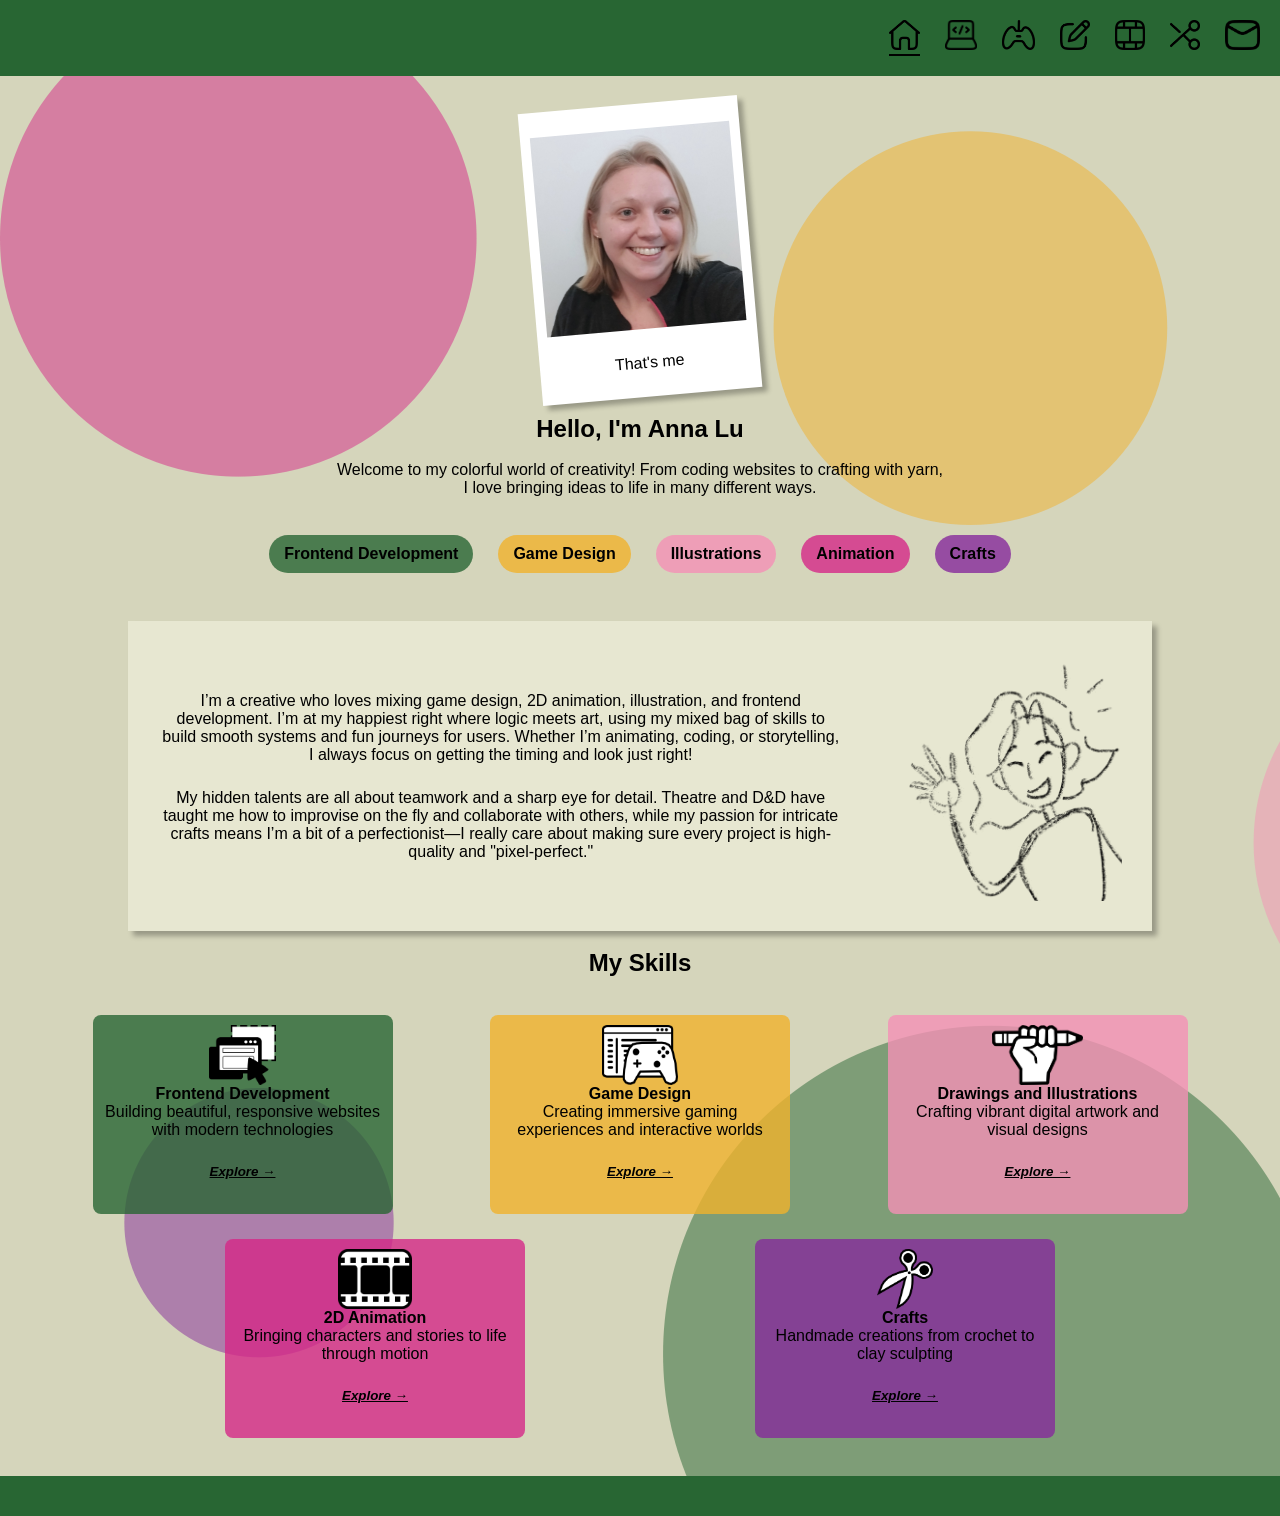
==== index.html @ 5eb819e3 "improving img links for github pages" ====
<!DOCTYPE html>
<html lang="en">
<head>
    <meta charset="UTF-8">
    <meta name="viewport" content="width=device-width, initial-scale=1.0">
    <title>Portfolio - Home</title>
    <link rel="stylesheet" href="style.css">
</head>
<body>
    <header>
        <ul id="icons">
            <li class="current"><img src="/images/icons/home.png" alt="home" title="home" height="30px" ></li>
            <li><a href="./frontend.html"><img src="/images/icons/computer.png" alt="frontend" title="frontend" height="30px" ></a></li>
            <li><a href="./game.html"><img src="/images/icons/game.png" alt="games" title="game design" height="30px"></a></li>
            <li><a href="./art.html"><img src="/images/icons/draw.png" alt="art" title="art" height="30px"></a></li>
            <li><a href="./animation.html"><img src="/images/icons/anim.png" alt="animation" title="animation" height="30px"></a></li>
            <li><a href="./crafts.html"><img src="/images/icons/craft.png" alt="crafts" title="crafts" height="30px"></a></li>
            <li><a href="./contact.html"><img src="/images/icons/contact.png" alt="contact" title="contact" height="30px"></a></li>
        </ul>
    </header>
    <main>
        <br>
        <section  id="profile">
            <img src="./images/IMG_20251028_203916.jpg" alt="" height="200px">
            <p>That's me</p>
        </section>
        <br>
        <h2>Hello, I'm Anna Lu</h2>
        <br>
        <p>Welcome to my colorful world of creativity! From coding websites to crafting with yarn,<br> I love bringing ideas to life in many different ways.</p>
        <br>
        <section>
            <span class="frontend">Frontend Development</span>
            <span class="games">Game Design</span> 
            <span class="art">Illustrations</span>
            <span class="anim">Animation</span>
            <span class="craft">Crafts</span>
        </section>
        <br>
    </main>
    <section id="about">
            <section>
                <p>I’m a creative  who loves mixing game design, 2D animation, illustration, and frontend development. I’m at my happiest right where logic meets art, using my mixed bag of skills to build smooth systems and fun journeys for users. Whether I’m animating, coding, or storytelling, I always focus on getting the timing and look just right!</p>

                <p>My hidden talents are all about teamwork and a sharp eye for detail. Theatre and D&D have taught me how to improvise on the fly and collaborate with others, while my passion for intricate crafts means I’m a bit of a perfectionist—I really care about making sure every project is high-quality and "pixel-perfect."</p>
            </section>
            
            <section><img src="./images/portfolio_hello.png" alt="" height="250px"></section>
            
    </section>
    <br>
    <h2>My Skills</h2>
    <br>
    <section id="skills">
            <article class="frontend">
            <img src="./images/web.png" alt="" height="60px">
            <h4>Frontend Development</h4>
            <p>Building beautiful, responsive websites with modern technologies</p>
            <button class="links" type="button">Explore &#8594;</button>
        </article>

        <article class="games">
            <img src="./images/game.png" alt="" height="60px">
            <h4>Game Design</h4>
            <p>Creating immersive gaming experiences and interactive worlds</p>
            <button class="links" type="button">Explore &#8594;</button>
        </article>

        <article class="art">
            <img src="./images/art.png" alt="" height="60px">
            <h4>Drawings and Illustrations</h4>
            <p>Crafting vibrant digital artwork and visual designs</p>
            <button class="links" type="button">Explore &#8594;</button>
        </article>

        <article class="anim">
            <img src="./images/anim.png" alt="" height="60px">
            <h4>2D Animation</h4>
            <p>Bringing characters and stories to life through motion</p>
            <button class="links" type="button">Explore &#8594;</button>
        </article>

        <article class="craft">
            <img src="./images/craft.png" alt="" height="60px">
            <h4>Crafts</h4>
            <p>Handmade creations from crochet to clay sculpting</p>
            <button class="links" type="button">Explore &#8594;</button>
        </article>
    </section>
        <br>

    <footer>

    </footer>
</body>
</html>
---- style.css ----
*{
    box-sizing: border-box;
    margin: 0;
    padding: 0;
    font-family: sans-serif;
}

header{
    width: 100%;
    padding: 20px;
    background-color: #286633;
    position: sticky;
    top: 0;
    z-index: 10;
}
#icons{
    list-style-type: none;
    display: flex;
    gap: 25px;
    justify-content: end;
    cursor: pointer;
}

li:hover{
    background-color: rgba(255, 255, 0, 0.444);
    border-radius: 8px;
    padding: 1px;
}

.current{
    border-bottom: 2px solid black;
}

#profile{
    transform: rotate(-5deg);
    background-color: white;
    padding: 25px 10px;
    flex-direction: column;
    z-index: 1;
    box-shadow: 5px 5px 5px rgba(0, 0, 0, 0.288);
}

body{
    text-align: center;
    display: flex;
    flex-direction: column;
    justify-content: center;
    align-items: center;
    background-color: #d5d5bb;
    /* background-color: #3a3a37; */
    background-image: url(/images/Background.png);
}

main{
    text-align: center;
    display: flex;
    flex-direction: column;
    justify-content: center;
    align-items: center;
    padding: 10px;
}

span{ 
    padding: 10px 15px;
    border-radius: 20px;
    font-weight: bold;
}

section{
    padding: 20px;
    display: flex;
    flex-wrap: wrap;
    justify-content: space-evenly;
    gap: 25px;
}

#about{
    display: flex;
    flex-wrap: nowrap;
    align-items: center;
    background-color: #e7e7d1;
    box-shadow: 5px 5px 5px rgba(0, 0, 0, 0.288);
    margin: 0 10%;
    padding: 10px;
}

article{
    display: flex;
    padding: 10px;
    flex-direction: column;
    justify-content: center;
    align-items: center;
    flex-wrap: wrap;
    border-radius: 8px;
    width: 300px;
    text-align: center;
}

.projects{
    width: 420px;
    margin: 15px;
    padding: 10px;
    border: 1px solid black;
    background-color: white;
    gap:15px;
}

.projects p{
    /* font-style: italic; */
    font-size: smaller;
}

.projectImg{
    width: 100%;
    object-fit: cover;
    object-position: center;
}

.links{
    color: rgb(0, 0, 1);
    background: none;
    border-style: none;
    text-decoration: underline;
    font-weight: bolder;
    font-style: italic;
    padding: 10px 20px;
    margin: 15px;
    border-radius:8px;
    cursor: pointer;
}

.links:hover{
    background-color: #d5d5bb8b;
}

.frontend{ background-color: #286633ca;}
.games{background-color: #f1b22bca;}
.art{background-color: #f591b6ca;}
.anim{background-color: #D62887ca;}
.craft{background-color: #86299Cca;}

footer{
    background-color: #286633;
    height: 40px;
    width: 100%;
    display: flex;
    justify-self: end;
    align-self: flex-end;
}

.website, .howTo{
    text-decoration: none;
    color: black;
    border: 1px solid black;
    padding: 5px 10px;
    border-radius: 8px;
}

.website:hover, .howTo:hover{
    /* background-color: #17287f7d; */
    border: 3px solid black;
    font-weight: bold;
}


.flex-side{
    width: 100%;
    display: flex;
    gap: 5px;
    justify-content: space-around;
    align-items: center;
}
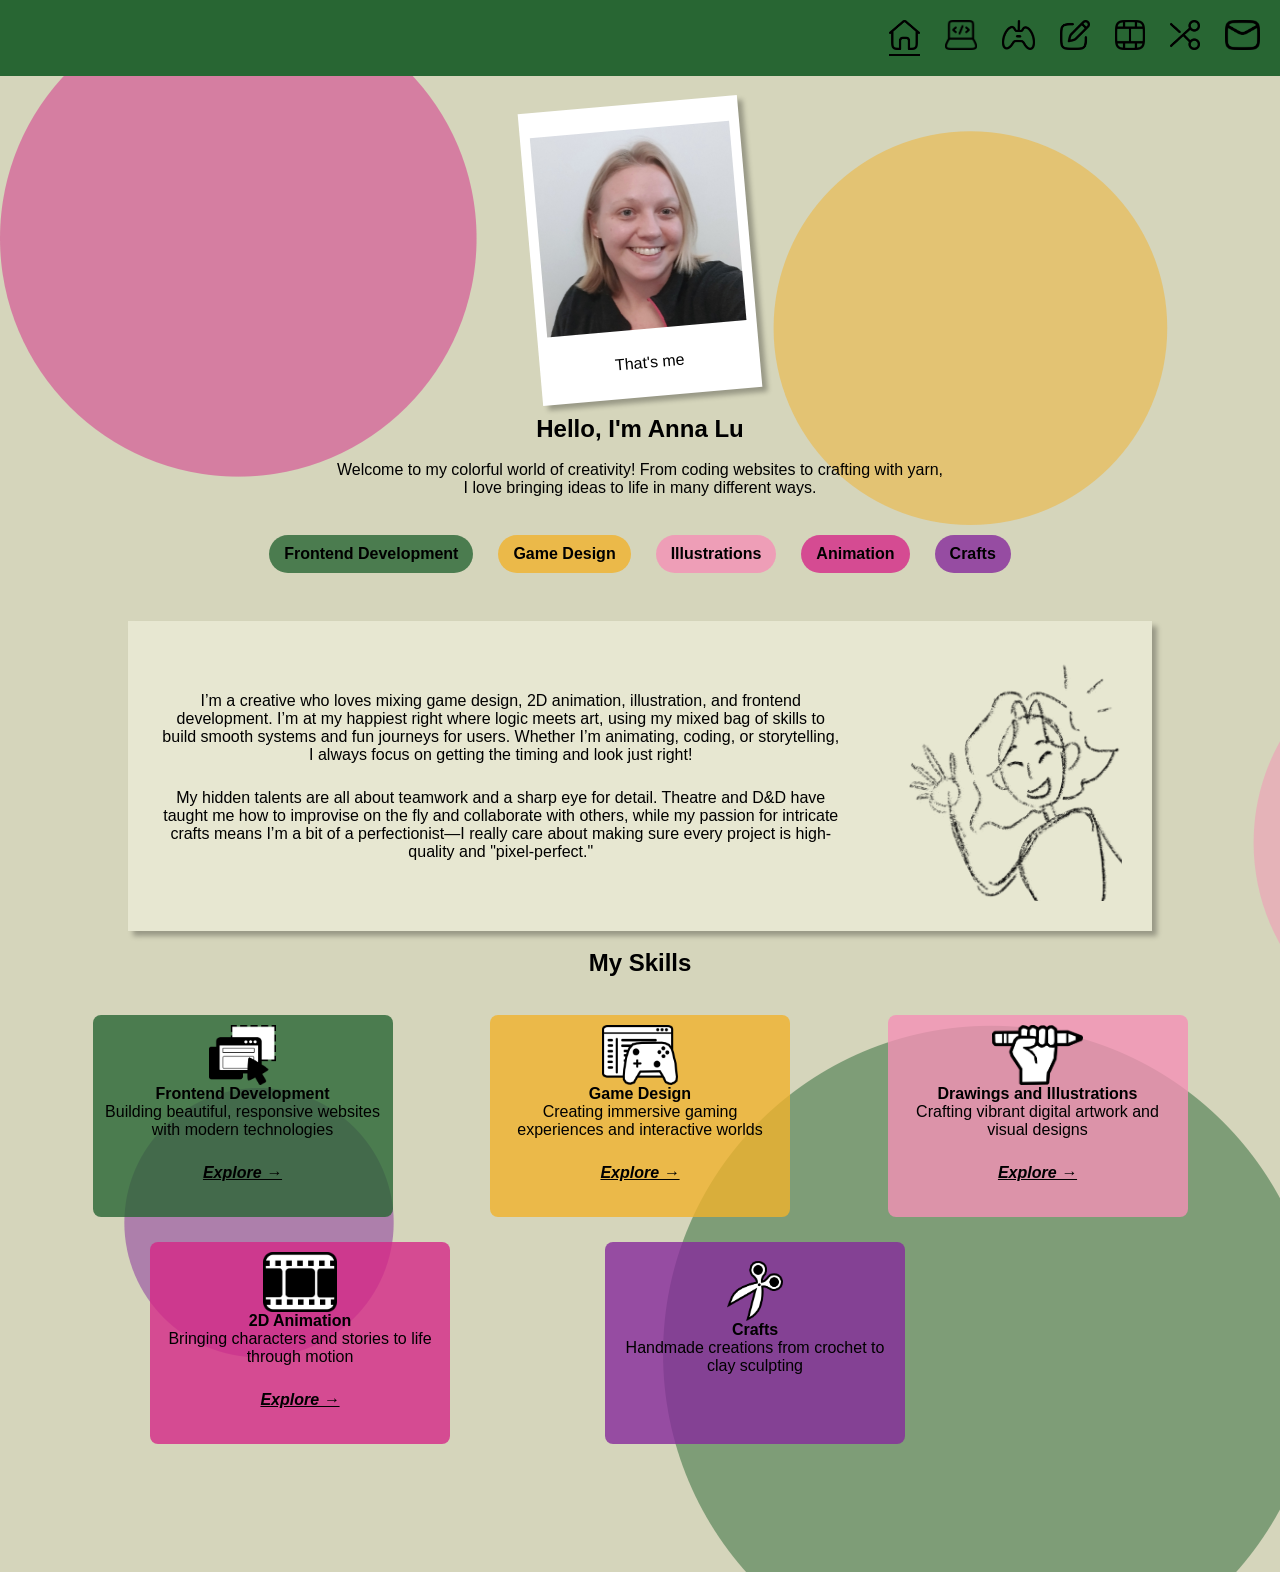
==== commit 765adfa8: "Replace buttons with links for project exploration in index.html" ====
--- a/index.html
+++ b/index.html
@@ -9,13 +9,13 @@
 <body>
     <header>
         <ul id="icons">
-            <li class="current"><img src="/images/icons/home.png" alt="home" title="home" height="30px" ></li>
-            <li><a href="./frontend.html"><img src="/images/icons/computer.png" alt="frontend" title="frontend" height="30px" ></a></li>
-            <li><a href="./game.html"><img src="/images/icons/game.png" alt="games" title="game design" height="30px"></a></li>
-            <li><a href="./art.html"><img src="/images/icons/draw.png" alt="art" title="art" height="30px"></a></li>
-            <li><a href="./animation.html"><img src="/images/icons/anim.png" alt="animation" title="animation" height="30px"></a></li>
-            <li><a href="./crafts.html"><img src="/images/icons/craft.png" alt="crafts" title="crafts" height="30px"></a></li>
-            <li><a href="./contact.html"><img src="/images/icons/contact.png" alt="contact" title="contact" height="30px"></a></li>
+            <li class="current"><a href="./index.html"><img src="./images/icons/home.png" alt="home" title="home" height="30px" ></a></li>
+            <li ><a href="./frontend.html"><img src="./images/icons/computer.png" alt="frontend" title="frontend" height="30px" ></a></li>
+            <li><a href="/game.html"><img src="./images/icons/game.png" alt="games" title="game design" height="30px"></a></li>
+            <li><a href="/art.html"><img src="./images/icons/draw.png" alt="art" title="art" height="30px"></a></li>
+            <li><a href="/animation.html"><img src="./images/icons/anim.png" alt="animation" title="animation" height="30px"></a></li>
+            <li><a href="/crafts.html"><img src="./images/icons/craft.png" alt="crafts" title="crafts" height="30px"></a></li>
+            <li><a href="/contact.html"><img src="./images/icons/contact.png" alt="contact" title="contact" height="30px"></a></li>
         </ul>
     </header>
     <main>
@@ -56,35 +56,35 @@
             <img src="./images/web.png" alt="" height="60px">
             <h4>Frontend Development</h4>
             <p>Building beautiful, responsive websites with modern technologies</p>
-            <button class="links" type="button">Explore &#8594;</button>
+            <a href="./frontend.html" class="links" >Explore &#8594;</a>
         </article>
 
         <article class="games">
             <img src="./images/game.png" alt="" height="60px">
             <h4>Game Design</h4>
             <p>Creating immersive gaming experiences and interactive worlds</p>
-            <button class="links" type="button">Explore &#8594;</button>
+            <a class="links" >Explore &#8594;</a>
         </article>
 
         <article class="art">
             <img src="./images/art.png" alt="" height="60px">
             <h4>Drawings and Illustrations</h4>
             <p>Crafting vibrant digital artwork and visual designs</p>
-            <button class="links" type="button">Explore &#8594;</button>
+            <a class="links" >Explore &#8594;</a>
         </article>
 
         <article class="anim">
             <img src="./images/anim.png" alt="" height="60px">
             <h4>2D Animation</h4>
             <p>Bringing characters and stories to life through motion</p>
-            <button class="links" type="button">Explore &#8594;</button>
+            <a class="links">Explore &#8594;</a>
         </article>
 
         <article class="craft">
             <img src="./images/craft.png" alt="" height="60px">
             <h4>Crafts</h4>
             <p>Handmade creations from crochet to clay sculpting</p>
-            <button class="links" type="button">Explore &#8594;</button>
+            <a class="links" Explore &#8594;</a>
         </article>
     </section>
         <br>
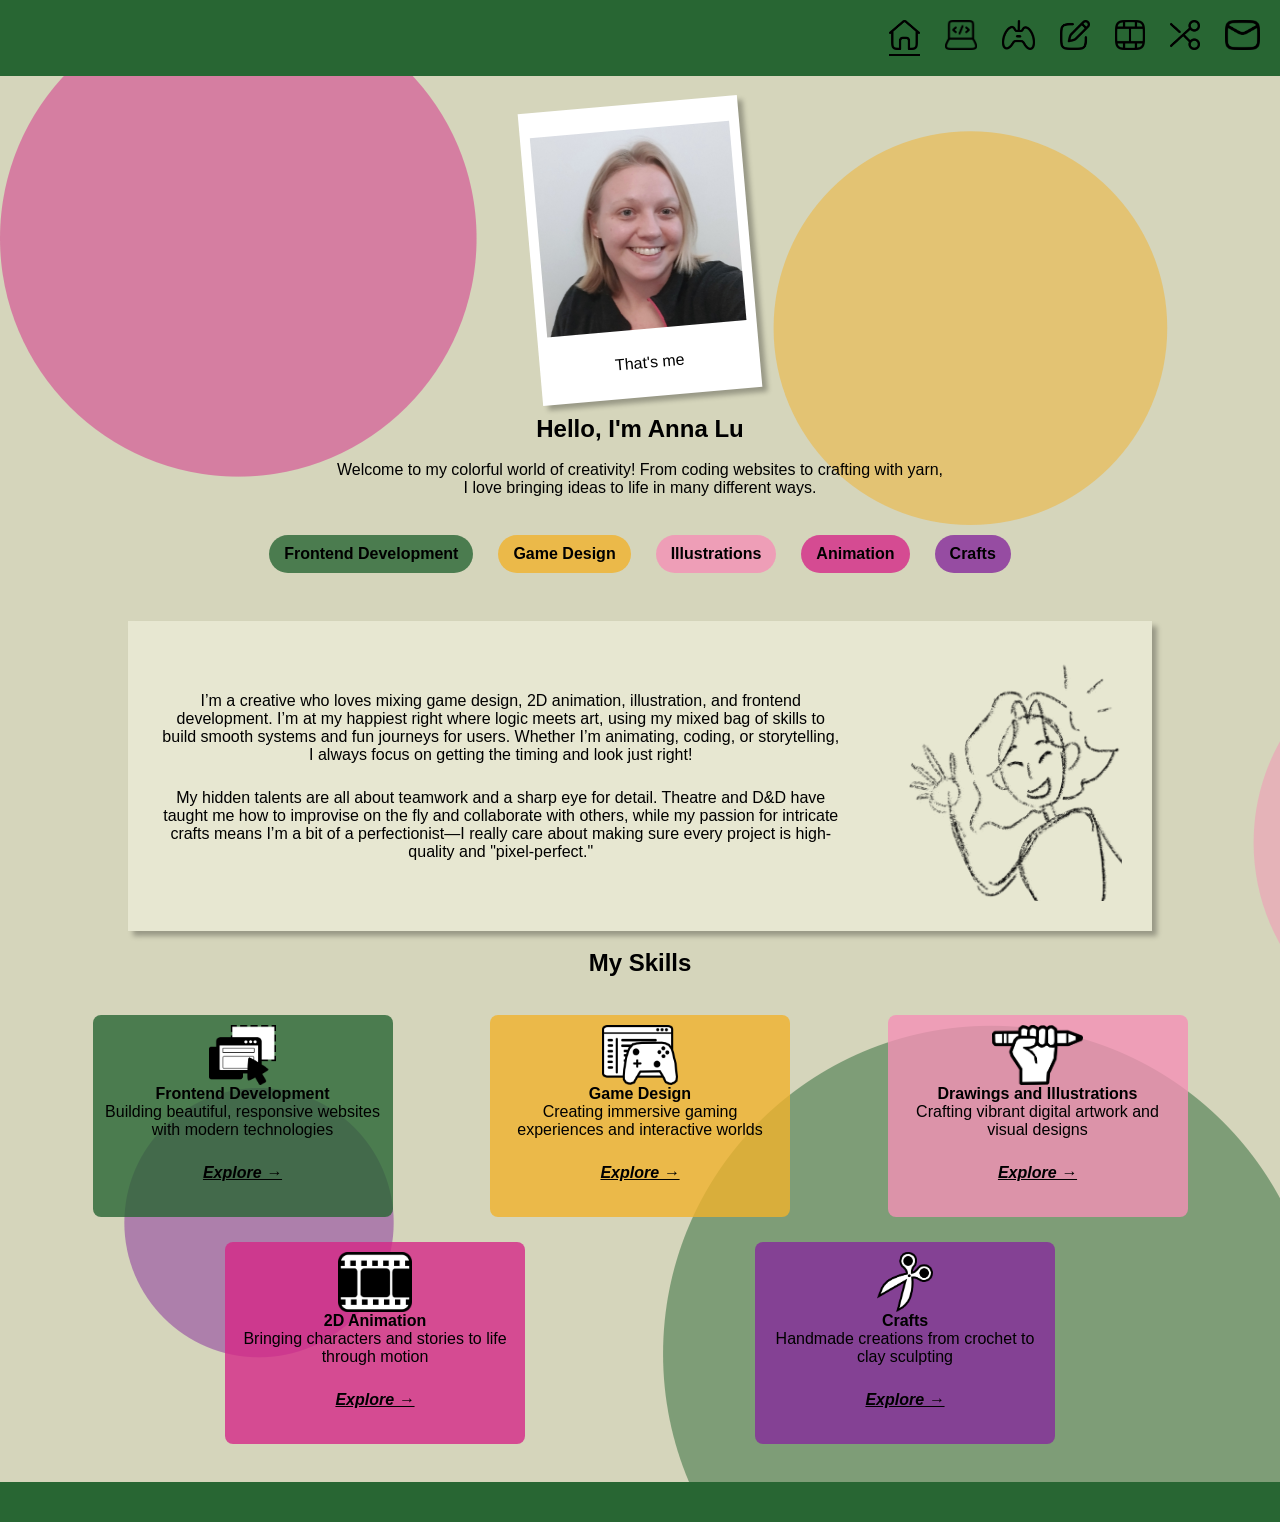
==== commit df671be2: "Fix missing opening tag in links for crafts section in index.html" ====
--- a/index.html
+++ b/index.html
@@ -11,11 +11,11 @@
         <ul id="icons">
             <li class="current"><a href="./index.html"><img src="./images/icons/home.png" alt="home" title="home" height="30px" ></a></li>
             <li ><a href="./frontend.html"><img src="./images/icons/computer.png" alt="frontend" title="frontend" height="30px" ></a></li>
-            <li><a href="/game.html"><img src="./images/icons/game.png" alt="games" title="game design" height="30px"></a></li>
-            <li><a href="/art.html"><img src="./images/icons/draw.png" alt="art" title="art" height="30px"></a></li>
-            <li><a href="/animation.html"><img src="./images/icons/anim.png" alt="animation" title="animation" height="30px"></a></li>
-            <li><a href="/crafts.html"><img src="./images/icons/craft.png" alt="crafts" title="crafts" height="30px"></a></li>
-            <li><a href="/contact.html"><img src="./images/icons/contact.png" alt="contact" title="contact" height="30px"></a></li>
+            <li><a href="./game.html"><img src="./images/icons/game.png" alt="games" title="game design" height="30px"></a></li>
+            <li><a href="./art.html"><img src="./images/icons/draw.png" alt="art" title="art" height="30px"></a></li>
+            <li><a href="./animation.html"><img src="./images/icons/anim.png" alt="animation" title="animation" height="30px"></a></li>
+            <li><a href="./crafts.html"><img src="./images/icons/craft.png" alt="crafts" title="crafts" height="30px"></a></li>
+            <li><a href="./contact.html"><img src="./images/icons/contact.png" alt="contact" title="contact" height="30px"></a></li>
         </ul>
     </header>
     <main>
@@ -84,7 +84,7 @@
             <img src="./images/craft.png" alt="" height="60px">
             <h4>Crafts</h4>
             <p>Handmade creations from crochet to clay sculpting</p>
-            <a class="links" Explore &#8594;</a>
+            <a class="links"> Explore &#8594;</a>
         </article>
     </section>
         <br>
--- a/style.css
+++ b/style.css
@@ -48,7 +48,7 @@
     align-items: center;
     background-color: #d5d5bb;
     /* background-color: #3a3a37; */
-    background-image: url(/images/Background.png);
+    background-image: url(./images/Background.png);
 }
 
 main{
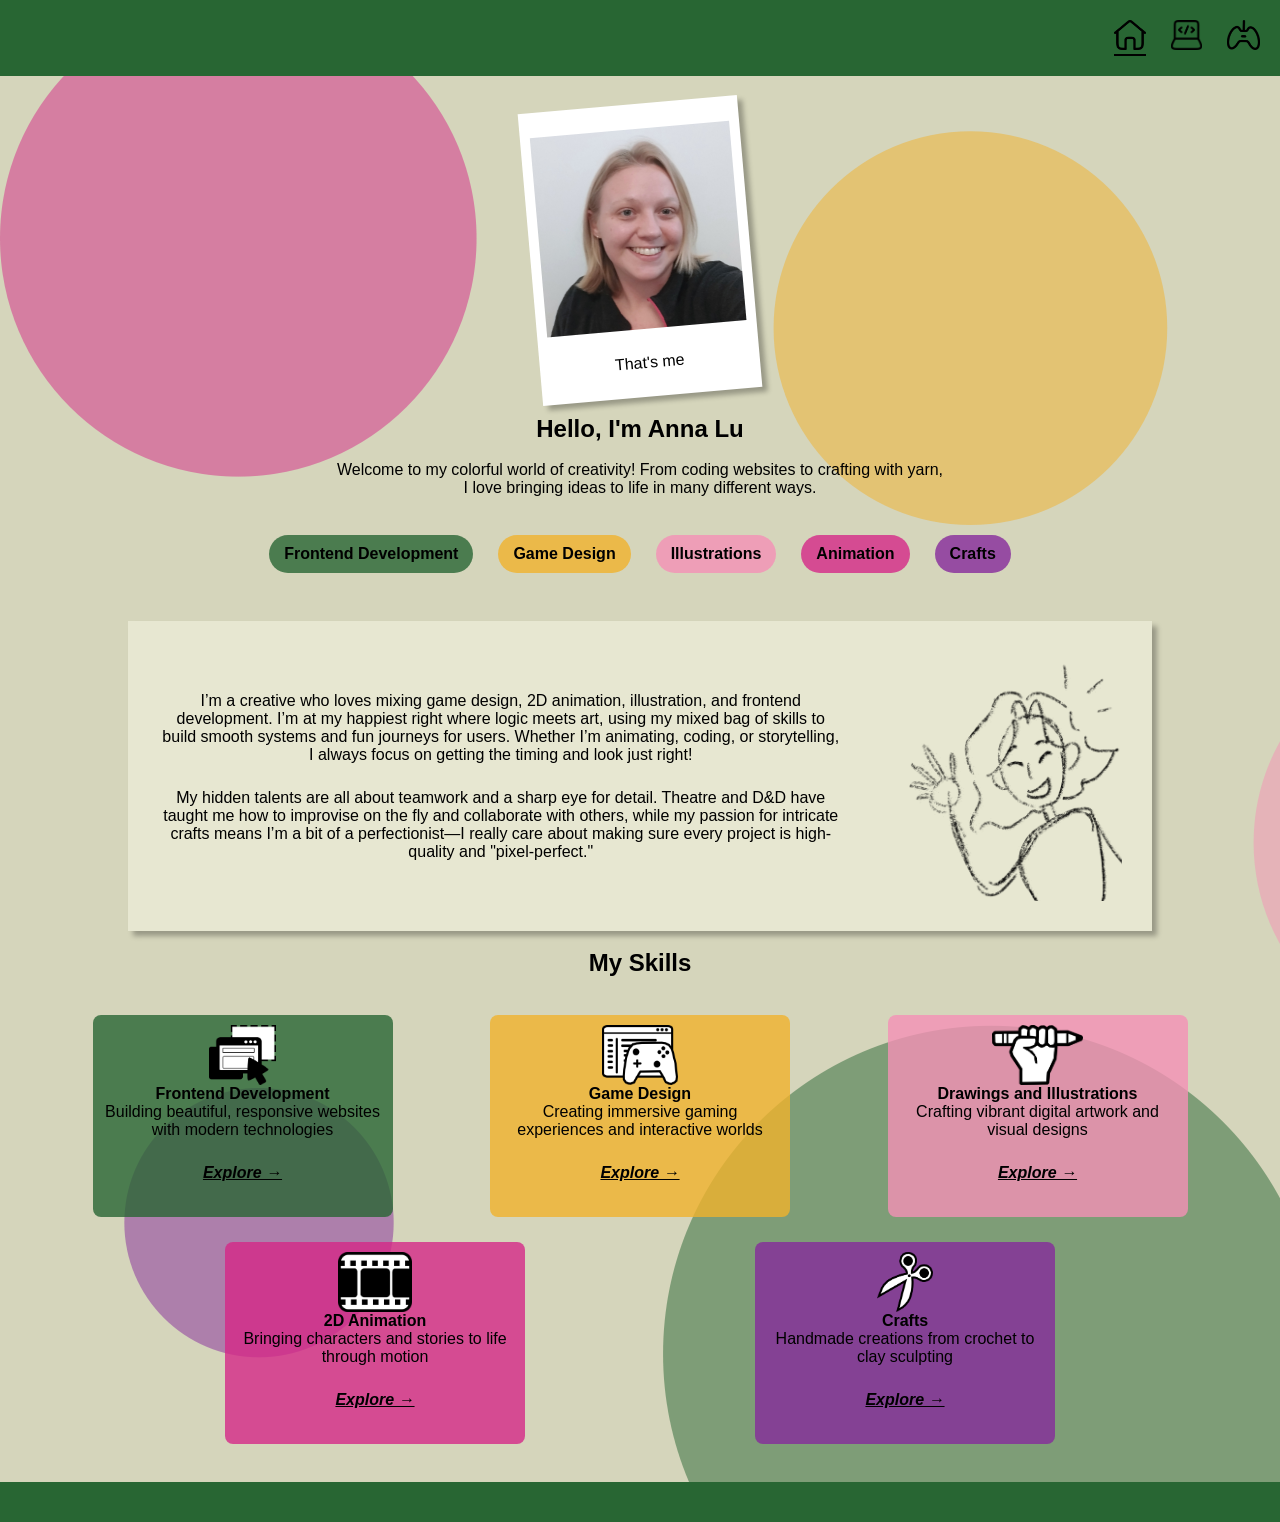
==== commit 6d11d85a: "commented out links to pages that are not finished" ====
--- a/index.html
+++ b/index.html
@@ -11,11 +11,11 @@
         <ul id="icons">
             <li class="current"><a href="./index.html"><img src="./images/icons/home.png" alt="home" title="home" height="30px" ></a></li>
             <li ><a href="./frontend.html"><img src="./images/icons/computer.png" alt="frontend" title="frontend" height="30px" ></a></li>
-            <li><a href="./game.html"><img src="./images/icons/game.png" alt="games" title="game design" height="30px"></a></li>
-            <li><a href="./art.html"><img src="./images/icons/draw.png" alt="art" title="art" height="30px"></a></li>
+            <li><a href="https://ashytrashbean.itch.io"><img src="./images/icons/game.png" alt="games" title="game design" height="30px"></a></li>
+            <!-- <li><a href="./art.html"><img src="./images/icons/draw.png" alt="art" title="art" height="30px"></a></li>
             <li><a href="./animation.html"><img src="./images/icons/anim.png" alt="animation" title="animation" height="30px"></a></li>
             <li><a href="./crafts.html"><img src="./images/icons/craft.png" alt="crafts" title="crafts" height="30px"></a></li>
-            <li><a href="./contact.html"><img src="./images/icons/contact.png" alt="contact" title="contact" height="30px"></a></li>
+            <li><a href="./contact.html"><img src="./images/icons/contact.png" alt="contact" title="contact" height="30px"></a></li> -->
         </ul>
     </header>
     <main>
@@ -63,7 +63,7 @@
             <img src="./images/game.png" alt="" height="60px">
             <h4>Game Design</h4>
             <p>Creating immersive gaming experiences and interactive worlds</p>
-            <a class="links" >Explore &#8594;</a>
+            <a class="links" href="https://ashytrashbean.itch.io">Explore &#8594;</a>
         </article>
 
         <article class="art">
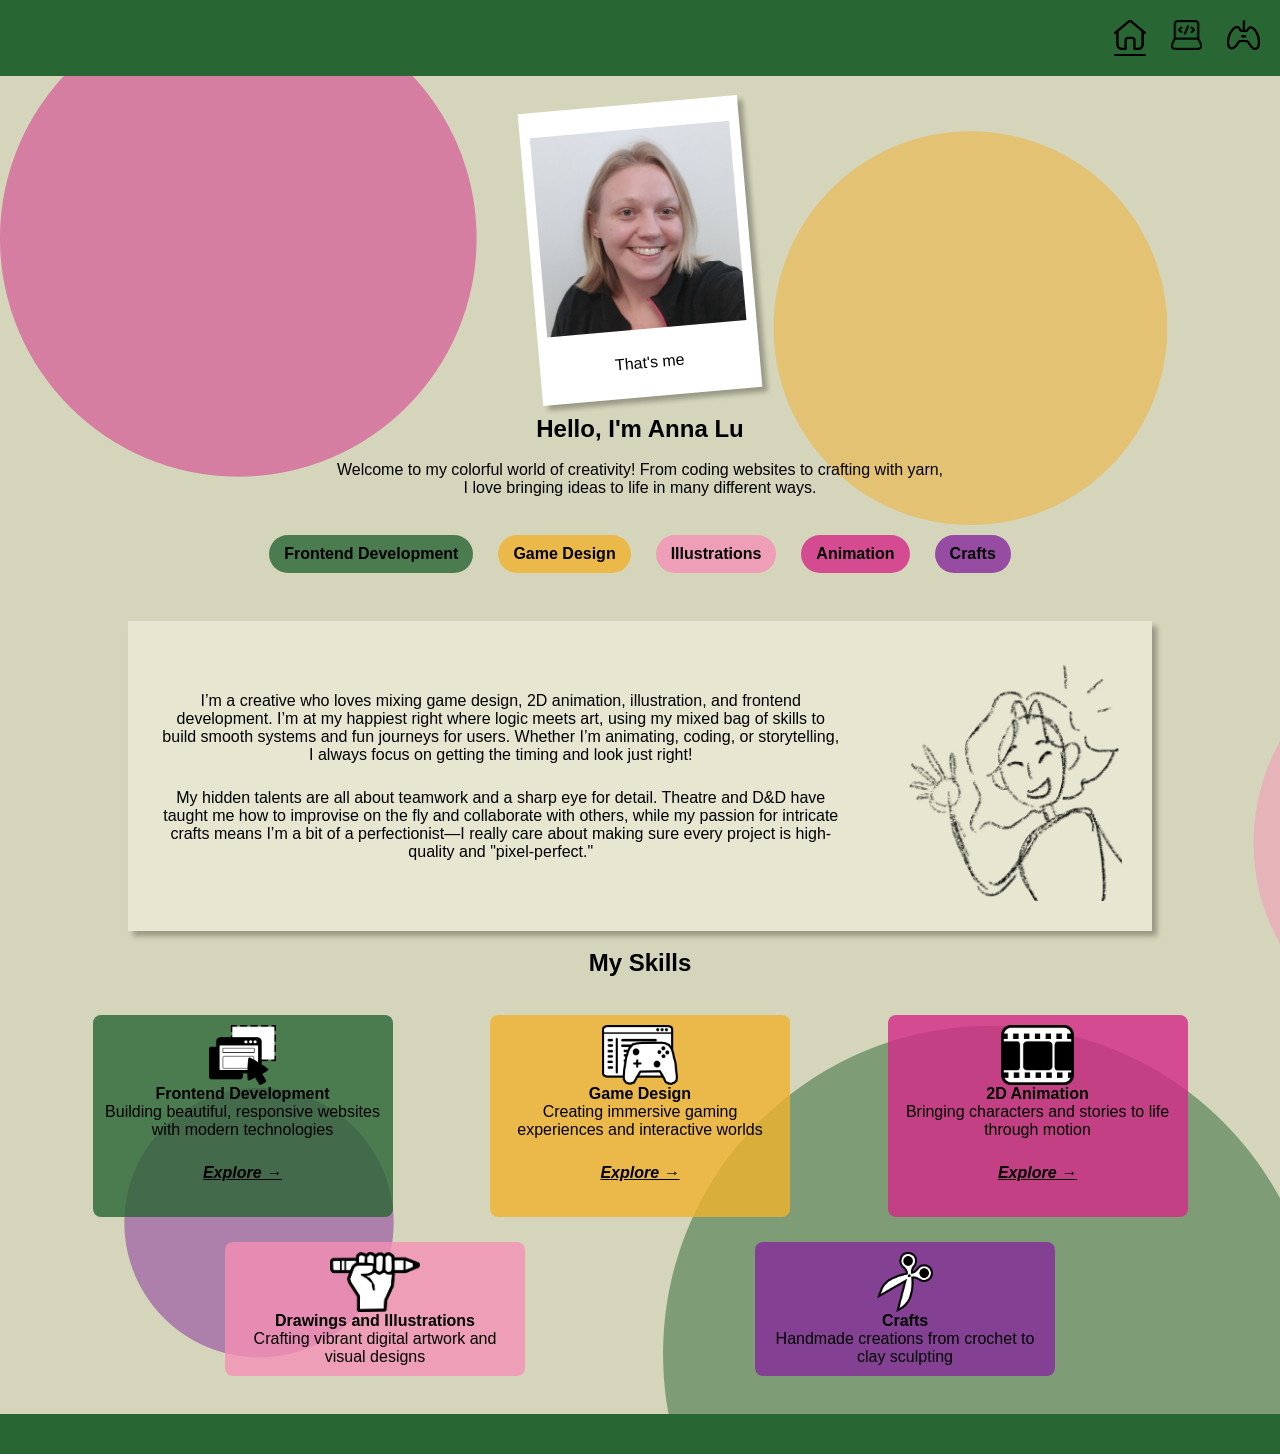
==== commit 354fcc7e: "Update links for animation and art sections in index.html" ====
--- a/index.html
+++ b/index.html
@@ -66,25 +66,25 @@
             <a class="links" href="https://ashytrashbean.itch.io">Explore &#8594;</a>
         </article>
 
+        <article class="anim">
+            <img src="./images/anim.png" alt="" height="60px">
+            <h4>2D Animation</h4>
+            <p>Bringing characters and stories to life through motion</p>
+            <a class="links" href="./animation.html">Explore &#8594;</a>
+        </article>
+        
         <article class="art">
             <img src="./images/art.png" alt="" height="60px">
             <h4>Drawings and Illustrations</h4>
             <p>Crafting vibrant digital artwork and visual designs</p>
-            <a class="links" >Explore &#8594;</a>
-        </article>
-
-        <article class="anim">
-            <img src="./images/anim.png" alt="" height="60px">
-            <h4>2D Animation</h4>
-            <p>Bringing characters and stories to life through motion</p>
-            <a class="links">Explore &#8594;</a>
+            <!-- <a class="links" >Explore &#8594;</a> -->
         </article>
 
         <article class="craft">
             <img src="./images/craft.png" alt="" height="60px">
             <h4>Crafts</h4>
             <p>Handmade creations from crochet to clay sculpting</p>
-            <a class="links"> Explore &#8594;</a>
+            <!-- <a class="links"> Explore &#8594;</a> -->
         </article>
     </section>
         <br>
